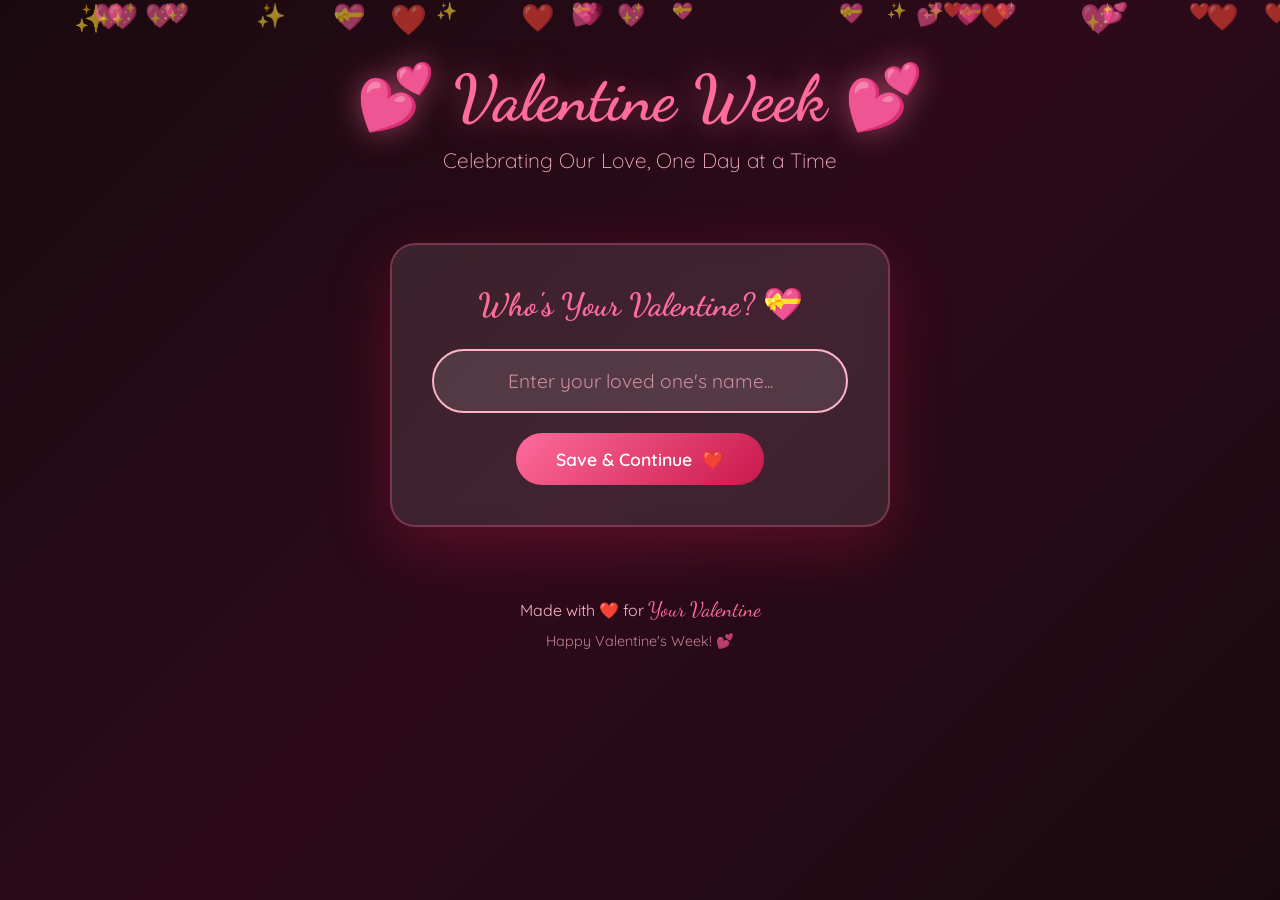
==== index.html @ 660351d1 "Valentine Week App - 8 beautiful pages for your love" ====
<!DOCTYPE html>
<html lang="en">
<head>
    <meta charset="UTF-8">
    <meta name="viewport" content="width=device-width, initial-scale=1.0">
    <title>💕 Valentine Week - For My Love</title>
    <link rel="preconnect" href="https://fonts.googleapis.com">
    <link rel="preconnect" href="https://fonts.gstatic.com" crossorigin>
    <link href="https://fonts.googleapis.com/css2?family=Dancing+Script:wght@400;700&family=Quicksand:wght@300;400;500;600&display=swap" rel="stylesheet">
    <link rel="stylesheet" href="style.css">
</head>
<body>
    <!-- Floating Hearts Background -->
    <div class="hearts-bg" id="heartsBg"></div>
    
    <!-- Main Container -->
    <div class="container">
        <!-- Header -->
        <header class="header">
            <h1 class="title">💕 Valentine Week 💕</h1>
            <p class="subtitle">Celebrating Our Love, One Day at a Time</p>
        </header>

        <!-- Partner Name Section -->
        <div class="partner-section" id="partnerSection">
            <div class="partner-card">
                <h2>Who's Your Valentine? 💝</h2>
                <input type="text" id="partnerName" placeholder="Enter your loved one's name..." class="name-input">
                <button class="save-btn" onclick="savePartnerName()">
                    <span>Save & Continue</span>
                    <span class="heart-icon">❤️</span>
                </button>
            </div>
        </div>

        <!-- Welcome Message -->
        <div class="welcome-section hidden" id="welcomeSection">
            <div class="welcome-card">
                <p class="welcome-text">This is for you, <span id="displayName" class="partner-name-display"></span> 💖</p>
                <button class="change-name-btn" onclick="changeName()">Change Name</button>
            </div>
        </div>

        <!-- Countdown Timer -->
        <div class="countdown-section hidden" id="countdownSection">
            <div class="countdown-card">
                <h3 id="countdownTitle">🍫 Countdown to Chocolate Day</h3>
                <div class="countdown-timer" id="countdownTimer">
                    <div class="time-unit">
                        <span class="time-value" id="days">00</span>
                        <span class="time-label">Days</span>
                    </div>
                    <div class="time-separator">:</div>
                    <div class="time-unit">
                        <span class="time-value" id="hours">00</span>
                        <span class="time-label">Hours</span>
                    </div>
                    <div class="time-separator">:</div>
                    <div class="time-unit">
                        <span class="time-value" id="minutes">00</span>
                        <span class="time-label">Minutes</span>
                    </div>
                    <div class="time-separator">:</div>
                    <div class="time-unit">
                        <span class="time-value" id="seconds">00</span>
                        <span class="time-label">Seconds</span>
                    </div>
                </div>
            </div>
        </div>

        <!-- Today's Special -->
        <div class="todays-special hidden" id="todaysSpecial">
            <div class="special-card">
                <div class="special-badge">✨ Today's Special ✨</div>
                <div class="special-emoji" id="todayEmoji">🌹</div>
                <h2 class="special-title" id="todayTitle">Rose Day</h2>
                <p class="special-message" id="todayMessage"></p>
                <div class="special-quote" id="todayQuote"></div>
            </div>
        </div>

        <!-- Valentine Week Calendar -->
        <div class="calendar-section hidden" id="calendarSection">
            <h2 class="calendar-title">💝 Valentine Week Calendar 💝</h2>
            <div class="calendar-grid" id="calendarGrid">
                <!-- Cards will be generated by JavaScript -->
            </div>
        </div>

        <!-- Love Letter Section -->
        <div class="letter-section hidden" id="letterSection">
            <div class="letter-card">
                <h3>💌 Write a Love Letter</h3>
                <textarea id="loveLetter" placeholder="Write something special for your valentine..." class="letter-input"></textarea>
                <button class="send-btn" onclick="saveLetter()">
                    <span>Save Letter 💝</span>
                </button>
                <div class="saved-letter hidden" id="savedLetter">
                    <p class="letter-content" id="letterContent"></p>
                </div>
            </div>
        </div>

        <!-- Footer -->
        <footer class="footer">
            <p>Made with ❤️ for <span id="footerName">Your Valentine</span></p>
            <p class="footer-note">Happy Valentine's Week! 💕</p>
        </footer>
    </div>

    <!-- Popup Modal -->
    <div class="popup-overlay hidden" id="popupOverlay">
        <div class="popup-modal">
            <div class="popup-close" onclick="closePopup()">×</div>
            <div class="popup-emoji" id="popupEmoji">🌹</div>
            <h2 class="popup-title" id="popupTitle">Happy Rose Day!</h2>
            <p class="popup-message" id="popupMessage"></p>
            <p class="popup-for">For you, <span id="popupName"></span> 💕</p>
            <button class="popup-btn" onclick="closePopup()">Thank You! 💖</button>
        </div>
    </div>

    <script src="script.js"></script>
</body>
</html>
---- style.css ----
/* ============================================
   Valentine Week App - Styles
   ============================================ */

* {
    margin: 0;
    padding: 0;
    box-sizing: border-box;
}

:root {
    --primary-pink: #ff6b9d;
    --deep-rose: #c9184a;
    --soft-pink: #ffb3c6;
    --light-pink: #ffeef2;
    --dark-red: #800020;
    --gold: #ffd700;
    --white: #ffffff;
    --gradient-1: linear-gradient(135deg, #ff6b9d 0%, #c9184a 100%);
    --gradient-2: linear-gradient(135deg, #ffeef2 0%, #ffb3c6 100%);
    --gradient-3: linear-gradient(45deg, #ff6b9d, #ff8fab, #c9184a, #ff6b9d);
}

body {
    font-family: 'Quicksand', sans-serif;
    background: linear-gradient(135deg, #1a0a0f 0%, #2d0a1a 50%, #1a0a0f 100%);
    min-height: 100vh;
    overflow-x: hidden;
    color: var(--white);
}

/* Floating Hearts Background */
.hearts-bg {
    position: fixed;
    top: 0;
    left: 0;
    width: 100%;
    height: 100%;
    pointer-events: none;
    z-index: 0;
    overflow: hidden;
}

.floating-heart {
    position: absolute;
    font-size: 20px;
    animation: floatHeart 15s linear infinite;
    opacity: 0.6;
}

@keyframes floatHeart {
    0% {
        transform: translateY(100vh) rotate(0deg);
        opacity: 0;
    }
    10% {
        opacity: 0.6;
    }
    90% {
        opacity: 0.6;
    }
    100% {
        transform: translateY(-100vh) rotate(720deg);
        opacity: 0;
    }
}

/* Container */
.container {
    position: relative;
    z-index: 1;
    max-width: 1200px;
    margin: 0 auto;
    padding: 20px;
}

/* Header */
.header {
    text-align: center;
    padding: 40px 20px;
    animation: fadeInDown 1s ease;
}

.title {
    font-family: 'Dancing Script', cursive;
    font-size: 4rem;
    color: var(--primary-pink);
    text-shadow: 0 0 30px rgba(255, 107, 157, 0.5);
    margin-bottom: 10px;
    animation: glow 2s ease-in-out infinite alternate;
}

@keyframes glow {
    from {
        text-shadow: 0 0 30px rgba(255, 107, 157, 0.5);
    }
    to {
        text-shadow: 0 0 50px rgba(255, 107, 157, 0.8), 0 0 80px rgba(201, 24, 74, 0.5);
    }
}

.subtitle {
    font-size: 1.3rem;
    color: var(--soft-pink);
    font-weight: 300;
}

/* Partner Section */
.partner-section {
    display: flex;
    justify-content: center;
    margin: 30px 0;
    animation: fadeIn 1s ease 0.3s both;
}

.partner-card {
    background: rgba(255, 255, 255, 0.1);
    backdrop-filter: blur(10px);
    border-radius: 25px;
    padding: 40px;
    text-align: center;
    border: 2px solid rgba(255, 107, 157, 0.3);
    box-shadow: 0 20px 60px rgba(201, 24, 74, 0.3);
    max-width: 500px;
    width: 100%;
}

.partner-card h2 {
    font-family: 'Dancing Script', cursive;
    font-size: 2rem;
    color: var(--primary-pink);
    margin-bottom: 25px;
}

.name-input {
    width: 100%;
    padding: 18px 25px;
    font-size: 1.2rem;
    border: 2px solid var(--soft-pink);
    border-radius: 50px;
    background: rgba(255, 255, 255, 0.1);
    color: var(--white);
    text-align: center;
    font-family: 'Quicksand', sans-serif;
    transition: all 0.3s ease;
    margin-bottom: 20px;
}

.name-input::placeholder {
    color: rgba(255, 179, 198, 0.7);
}

.name-input:focus {
    outline: none;
    border-color: var(--primary-pink);
    box-shadow: 0 0 20px rgba(255, 107, 157, 0.5);
    background: rgba(255, 255, 255, 0.15);
}

.save-btn {
    background: var(--gradient-1);
    color: var(--white);
    border: none;
    padding: 15px 40px;
    font-size: 1.1rem;
    border-radius: 50px;
    cursor: pointer;
    font-family: 'Quicksand', sans-serif;
    font-weight: 600;
    transition: all 0.3s ease;
    display: inline-flex;
    align-items: center;
    gap: 10px;
}

.save-btn:hover {
    transform: translateY(-3px);
    box-shadow: 0 10px 30px rgba(201, 24, 74, 0.5);
}

.heart-icon {
    animation: heartbeat 1s ease-in-out infinite;
}

@keyframes heartbeat {
    0%, 100% { transform: scale(1); }
    50% { transform: scale(1.2); }
}

/* Welcome Section */
.welcome-section {
    text-align: center;
    margin: 20px 0;
    animation: fadeIn 0.5s ease;
}

.welcome-card {
    background: rgba(255, 107, 157, 0.2);
    border-radius: 20px;
    padding: 25px;
    display: inline-block;
}

.welcome-text {
    font-size: 1.5rem;
    color: var(--soft-pink);
}

.partner-name-display {
    font-family: 'Dancing Script', cursive;
    font-size: 2rem;
    color: var(--primary-pink);
    font-weight: 700;
}

.change-name-btn {
    background: transparent;
    border: 1px solid var(--soft-pink);
    color: var(--soft-pink);
    padding: 8px 20px;
    border-radius: 20px;
    cursor: pointer;
    margin-top: 15px;
    font-family: 'Quicksand', sans-serif;
    transition: all 0.3s ease;
}

.change-name-btn:hover {
    background: var(--soft-pink);
    color: var(--dark-red);
}

/* Countdown Section */
.countdown-section {
    margin: 40px 0;
    animation: fadeIn 0.5s ease;
}

.countdown-card {
    background: rgba(255, 255, 255, 0.08);
    backdrop-filter: blur(10px);
    border-radius: 25px;
    padding: 35px;
    text-align: center;
    border: 1px solid rgba(255, 107, 157, 0.2);
}

.countdown-card h3 {
    font-family: 'Dancing Script', cursive;
    font-size: 1.8rem;
    color: var(--primary-pink);
    margin-bottom: 25px;
}

.countdown-timer {
    display: flex;
    justify-content: center;
    align-items: center;
    gap: 10px;
    flex-wrap: wrap;
}

.time-unit {
    background: var(--gradient-1);
    border-radius: 15px;
    padding: 20px 25px;
    min-width: 90px;
    box-shadow: 0 10px 30px rgba(201, 24, 74, 0.3);
}

.time-value {
    display: block;
    font-size: 2.5rem;
    font-weight: 700;
    color: var(--white);
}

.time-label {
    display: block;
    font-size: 0.8rem;
    color: rgba(255, 255, 255, 0.8);
    text-transform: uppercase;
    letter-spacing: 1px;
    margin-top: 5px;
}

.time-separator {
    font-size: 2.5rem;
    color: var(--primary-pink);
    font-weight: bold;
}

/* Today's Special */
.todays-special {
    margin: 40px 0;
    animation: fadeIn 0.5s ease;
}

.special-card {
    background: linear-gradient(135deg, rgba(255, 107, 157, 0.2) 0%, rgba(201, 24, 74, 0.2) 100%);
    backdrop-filter: blur(10px);
    border-radius: 30px;
    padding: 50px 40px;
    text-align: center;
    border: 2px solid rgba(255, 107, 157, 0.3);
    position: relative;
    overflow: hidden;
}

.special-card::before {
    content: '';
    position: absolute;
    top: -50%;
    left: -50%;
    width: 200%;
    height: 200%;
    background: radial-gradient(circle, rgba(255, 215, 0, 0.1) 0%, transparent 70%);
    animation: shimmer 3s linear infinite;
}

@keyframes shimmer {
    0% { transform: rotate(0deg); }
    100% { transform: rotate(360deg); }
}

.special-badge {
    display: inline-block;
    background: var(--gold);
    color: var(--dark-red);
    padding: 8px 25px;
    border-radius: 50px;
    font-weight: 600;
    font-size: 0.9rem;
    margin-bottom: 20px;
    position: relative;
}

.special-emoji {
    font-size: 5rem;
    margin: 20px 0;
    animation: bounce 2s ease-in-out infinite;
}

@keyframes bounce {
    0%, 100% { transform: translateY(0); }
    50% { transform: translateY(-15px); }
}

.special-title {
    font-family: 'Dancing Script', cursive;
    font-size: 3rem;
    color: var(--primary-pink);
    margin-bottom: 15px;
    position: relative;
}

.special-message {
    font-size: 1.2rem;
    color: var(--soft-pink);
    max-width: 600px;
    margin: 0 auto 20px;
    line-height: 1.8;
    position: relative;
}

.special-quote {
    font-style: italic;
    color: rgba(255, 179, 198, 0.8);
    font-size: 1rem;
    position: relative;
}

/* Calendar Section */
.calendar-section {
    margin: 50px 0;
    animation: fadeIn 0.5s ease;
}

.calendar-title {
    font-family: 'Dancing Script', cursive;
    font-size: 2.5rem;
    color: var(--primary-pink);
    text-align: center;
    margin-bottom: 40px;
}

.calendar-grid {
    display: grid;
    grid-template-columns: repeat(auto-fit, minmax(280px, 1fr));
    gap: 25px;
}

.day-card {
    background: rgba(255, 255, 255, 0.08);
    backdrop-filter: blur(10px);
    border-radius: 25px;
    padding: 30px;
    text-align: center;
    border: 2px solid rgba(255, 107, 157, 0.2);
    transition: all 0.4s ease;
    cursor: pointer;
    position: relative;
    overflow: hidden;
}

.day-card::before {
    content: '';
    position: absolute;
    top: 0;
    left: -100%;
    width: 100%;
    height: 100%;
    background: linear-gradient(90deg, transparent, rgba(255, 255, 255, 0.1), transparent);
    transition: left 0.5s ease;
}

.day-card:hover::before {
    left: 100%;
}

.day-card:hover {
    transform: translateY(-10px);
    border-color: var(--primary-pink);
    box-shadow: 0 20px 50px rgba(201, 24, 74, 0.4);
}

.day-card.today {
    background: linear-gradient(135deg, rgba(255, 107, 157, 0.3) 0%, rgba(201, 24, 74, 0.3) 100%);
    border-color: var(--gold);
    box-shadow: 0 0 30px rgba(255, 215, 0, 0.3);
}

.day-card.past {
    opacity: 0.6;
}

.day-card.future {
    opacity: 0.8;
}

.day-emoji {
    font-size: 3.5rem;
    margin-bottom: 15px;
    display: block;
}

.day-date {
    font-size: 0.9rem;
    color: var(--soft-pink);
    margin-bottom: 5px;
}

.day-name {
    font-family: 'Dancing Script', cursive;
    font-size: 1.8rem;
    color: var(--primary-pink);
    margin-bottom: 15px;
}

.day-message {
    font-size: 0.95rem;
    color: rgba(255, 255, 255, 0.8);
    line-height: 1.6;
}

.today-badge {
    position: absolute;
    top: 15px;
    right: 15px;
    background: var(--gold);
    color: var(--dark-red);
    padding: 5px 12px;
    border-radius: 15px;
    font-size: 0.75rem;
    font-weight: 600;
}

/* Letter Section */
.letter-section {
    margin: 50px 0;
    animation: fadeIn 0.5s ease;
}

.letter-card {
    background: rgba(255, 255, 255, 0.08);
    backdrop-filter: blur(10px);
    border-radius: 25px;
    padding: 40px;
    max-width: 700px;
    margin: 0 auto;
    border: 2px solid rgba(255, 107, 157, 0.2);
}

.letter-card h3 {
    font-family: 'Dancing Script', cursive;
    font-size: 2rem;
    color: var(--primary-pink);
    text-align: center;
    margin-bottom: 25px;
}

.letter-input {
    width: 100%;
    height: 200px;
    padding: 20px;
    font-size: 1.1rem;
    border: 2px solid rgba(255, 107, 157, 0.3);
    border-radius: 20px;
    background: rgba(255, 255, 255, 0.05);
    color: var(--white);
    font-family: 'Quicksand', sans-serif;
    resize: none;
    transition: all 0.3s ease;
    margin-bottom: 20px;
}

.letter-input::placeholder {
    color: rgba(255, 179, 198, 0.5);
}

.letter-input:focus {
    outline: none;
    border-color: var(--primary-pink);
    box-shadow: 0 0 20px rgba(255, 107, 157, 0.3);
}

.send-btn {
    display: block;
    width: 100%;
    background: var(--gradient-1);
    color: var(--white);
    border: none;
    padding: 18px;
    font-size: 1.1rem;
    border-radius: 50px;
    cursor: pointer;
    font-family: 'Quicksand', sans-serif;
    font-weight: 600;
    transition: all 0.3s ease;
}

.send-btn:hover {
    transform: translateY(-3px);
    box-shadow: 0 10px 30px rgba(201, 24, 74, 0.5);
}

.saved-letter {
    margin-top: 25px;
    padding: 25px;
    background: rgba(255, 107, 157, 0.15);
    border-radius: 20px;
    border-left: 4px solid var(--primary-pink);
}

.letter-content {
    font-style: italic;
    color: var(--soft-pink);
    line-height: 1.8;
    white-space: pre-wrap;
}

/* Footer */
.footer {
    text-align: center;
    padding: 40px 20px;
    color: var(--soft-pink);
}

.footer p {
    margin-bottom: 10px;
}

#footerName {
    font-family: 'Dancing Script', cursive;
    color: var(--primary-pink);
    font-size: 1.3rem;
}

.footer-note {
    font-size: 0.9rem;
    opacity: 0.7;
}

/* Popup Modal */
.popup-overlay {
    position: fixed;
    top: 0;
    left: 0;
    width: 100%;
    height: 100%;
    background: rgba(0, 0, 0, 0.8);
    backdrop-filter: blur(5px);
    display: flex;
    justify-content: center;
    align-items: center;
    z-index: 1000;
    animation: fadeIn 0.3s ease;
}

.popup-modal {
    background: linear-gradient(135deg, #2d0a1a 0%, #1a0a0f 100%);
    border-radius: 30px;
    padding: 50px 40px;
    max-width: 500px;
    width: 90%;
    text-align: center;
    border: 2px solid var(--primary-pink);
    box-shadow: 0 30px 80px rgba(201, 24, 74, 0.5);
    position: relative;
    animation: popIn 0.4s ease;
}

@keyframes popIn {
    0% {
        transform: scale(0.5);
        opacity: 0;
    }
    100% {
        transform: scale(1);
        opacity: 1;
    }
}

.popup-close {
    position: absolute;
    top: 15px;
    right: 20px;
    font-size: 2rem;
    color: var(--soft-pink);
    cursor: pointer;
    transition: all 0.3s ease;
}

.popup-close:hover {
    color: var(--primary-pink);
    transform: rotate(90deg);
}

.popup-emoji {
    font-size: 5rem;
    margin-bottom: 20px;
    animation: bounce 1s ease-in-out infinite;
}

.popup-title {
    font-family: 'Dancing Script', cursive;
    font-size: 2.5rem;
    color: var(--primary-pink);
    margin-bottom: 20px;
}

.popup-message {
    font-size: 1.1rem;
    color: var(--soft-pink);
    line-height: 1.8;
    margin-bottom: 20px;
}

.popup-for {
    font-size: 1.2rem;
    color: var(--white);
    margin-bottom: 25px;
}

#popupName {
    font-family: 'Dancing Script', cursive;
    font-size: 1.5rem;
    color: var(--primary-pink);
}

.popup-btn {
    background: var(--gradient-1);
    color: var(--white);
    border: none;
    padding: 15px 40px;
    font-size: 1.1rem;
    border-radius: 50px;
    cursor: pointer;
    font-family: 'Quicksand', sans-serif;
    font-weight: 600;
    transition: all 0.3s ease;
}

.popup-btn:hover {
    transform: translateY(-3px);
    box-shadow: 0 10px 30px rgba(201, 24, 74, 0.5);
}

/* Utility Classes */
.hidden {
    display: none !important;
}

/* Animations */
@keyframes fadeIn {
    from { opacity: 0; }
    to { opacity: 1; }
}

@keyframes fadeInDown {
    from {
        opacity: 0;
        transform: translateY(-30px);
    }
    to {
        opacity: 1;
        transform: translateY(0);
    }
}

/* Responsive */
@media (max-width: 768px) {
    .title {
        font-size: 2.8rem;
    }
    
    .subtitle {
        font-size: 1.1rem;
    }
    
    .partner-card {
        padding: 30px 20px;
    }
    
    .time-unit {
        padding: 15px 18px;
        min-width: 70px;
    }
    
    .time-value {
        font-size: 1.8rem;
    }
    
    .time-separator {
        font-size: 1.8rem;
    }
    
    .special-emoji {
        font-size: 4rem;
    }
    
    .special-title {
        font-size: 2.2rem;
    }
    
    .calendar-grid {
        grid-template-columns: 1fr;
    }
    
    .popup-modal {
        padding: 40px 25px;
    }
    
    .popup-title {
        font-size: 2rem;
    }
}
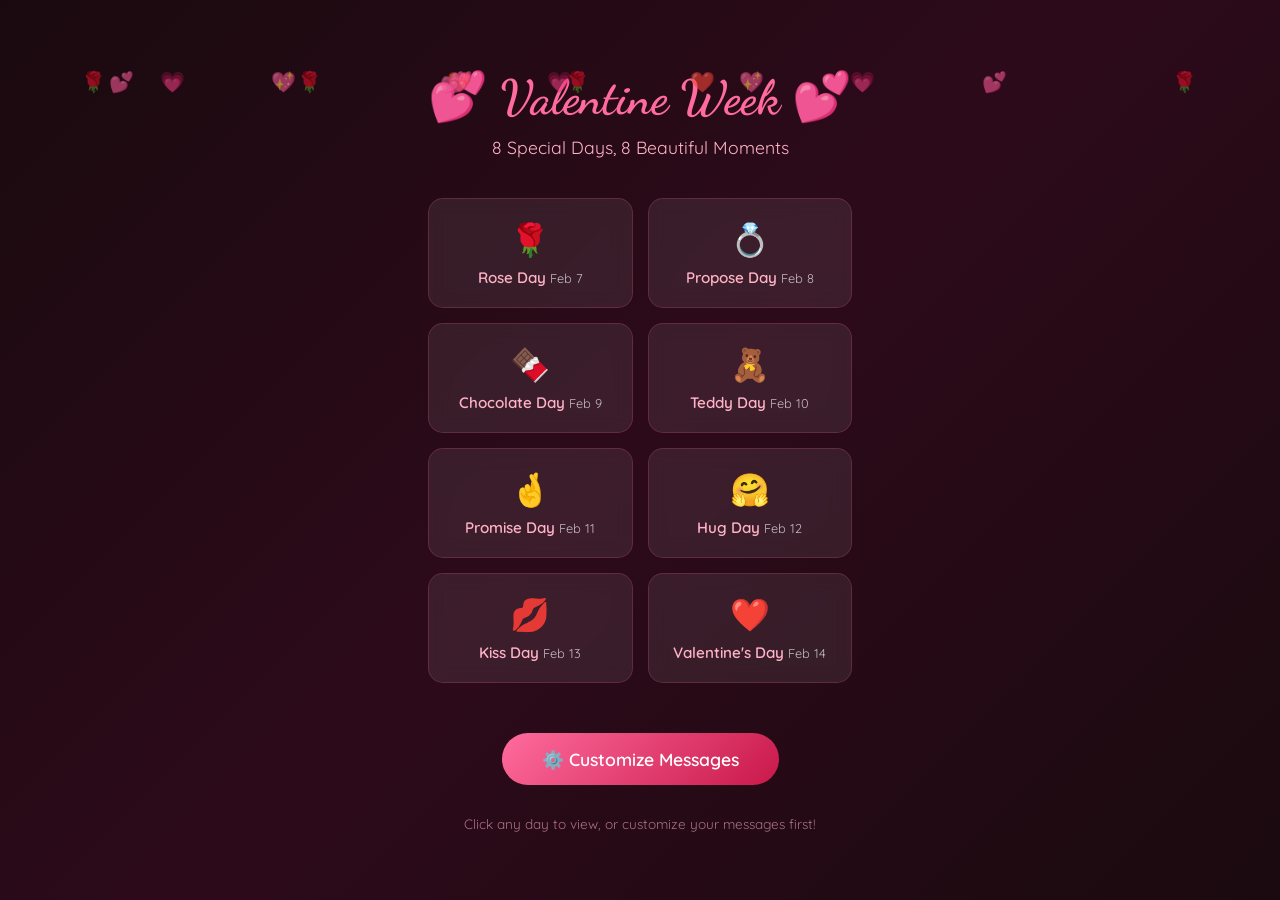
==== commit cc0cd3ac: "Update index.html with links to all 8 days" ====
--- a/index.html
+++ b/index.html
@@ -3,124 +3,205 @@
 <head>
     <meta charset="UTF-8">
     <meta name="viewport" content="width=device-width, initial-scale=1.0">
-    <title>💕 Valentine Week - For My Love</title>
+    <title>💕 Special For You - Valentine Week</title>
     <link rel="preconnect" href="https://fonts.googleapis.com">
     <link rel="preconnect" href="https://fonts.gstatic.com" crossorigin>
     <link href="https://fonts.googleapis.com/css2?family=Dancing+Script:wght@400;700&family=Quicksand:wght@300;400;500;600&display=swap" rel="stylesheet">
-    <link rel="stylesheet" href="style.css">
+    <style>
+        * {
+            margin: 0;
+            padding: 0;
+            box-sizing: border-box;
+        }
+
+        body {
+            font-family: 'Quicksand', sans-serif;
+            background: linear-gradient(135deg, #1a0a0f 0%, #2d0a1a 50%, #1a0a0f 100%);
+            min-height: 100vh;
+            color: #fff;
+            display: flex;
+            flex-direction: column;
+            align-items: center;
+            justify-content: center;
+            padding: 20px;
+        }
+
+        .container {
+            max-width: 500px;
+            text-align: center;
+        }
+
+        h1 {
+            font-family: 'Dancing Script', cursive;
+            font-size: 3rem;
+            color: #ff6b9d;
+            margin-bottom: 10px;
+        }
+
+        .subtitle {
+            color: #ffb3c6;
+            margin-bottom: 40px;
+            font-size: 1.1rem;
+        }
+
+        .days-grid {
+            display: grid;
+            grid-template-columns: repeat(2, 1fr);
+            gap: 15px;
+            margin-bottom: 30px;
+        }
+
+        .day-card {
+            background: rgba(255, 255, 255, 0.08);
+            backdrop-filter: blur(10px);
+            border-radius: 15px;
+            padding: 20px 15px;
+            text-decoration: none;
+            color: #fff;
+            transition: all 0.3s ease;
+            border: 1px solid rgba(255, 107, 157, 0.2);
+        }
+
+        .day-card:hover {
+            transform: translateY(-5px);
+            background: rgba(255, 107, 157, 0.2);
+            box-shadow: 0 10px 30px rgba(255, 107, 157, 0.3);
+        }
+
+        .day-emoji {
+            font-size: 2rem;
+            display: block;
+            margin-bottom: 8px;
+        }
+
+        .day-name {
+            font-weight: 600;
+            font-size: 0.95rem;
+            color: #ffb3c6;
+        }
+
+        .day-date {
+            font-size: 0.8rem;
+            opacity: 0.7;
+            margin-top: 5px;
+        }
+
+        .admin-link {
+            display: inline-block;
+            background: linear-gradient(135deg, #ff6b9d 0%, #c9184a 100%);
+            color: #fff;
+            padding: 15px 40px;
+            border-radius: 50px;
+            text-decoration: none;
+            font-weight: 600;
+            font-size: 1.1rem;
+            transition: all 0.3s ease;
+            margin-top: 20px;
+        }
+
+        .admin-link:hover {
+            transform: translateY(-3px);
+            box-shadow: 0 10px 30px rgba(201, 24, 74, 0.4);
+        }
+
+        .note {
+            margin-top: 30px;
+            font-size: 0.85rem;
+            color: rgba(255, 179, 198, 0.6);
+        }
+
+        /* Floating hearts */
+        .heart {
+            position: fixed;
+            font-size: 20px;
+            animation: floatUp 8s ease-in-out infinite;
+            pointer-events: none;
+            opacity: 0.6;
+        }
+
+        @keyframes floatUp {
+            0% { transform: translateY(100vh) rotate(0deg); opacity: 0; }
+            10% { opacity: 0.6; }
+            90% { opacity: 0.6; }
+            100% { transform: translateY(-100vh) rotate(360deg); opacity: 0; }
+        }
+
+        @media (max-width: 400px) {
+            h1 { font-size: 2.2rem; }
+            .days-grid { grid-template-columns: 1fr 1fr; gap: 10px; }
+            .day-card { padding: 15px 10px; }
+        }
+    </style>
 </head>
 <body>
-    <!-- Floating Hearts Background -->
-    <div class="hearts-bg" id="heartsBg"></div>
-    
-    <!-- Main Container -->
+    <!-- Floating Hearts -->
+    <div id="hearts"></div>
+
     <div class="container">
-        <!-- Header -->
-        <header class="header">
-            <h1 class="title">💕 Valentine Week 💕</h1>
-            <p class="subtitle">Celebrating Our Love, One Day at a Time</p>
-        </header>
-
-        <!-- Partner Name Section -->
-        <div class="partner-section" id="partnerSection">
-            <div class="partner-card">
-                <h2>Who's Your Valentine? 💝</h2>
-                <input type="text" id="partnerName" placeholder="Enter your loved one's name..." class="name-input">
-                <button class="save-btn" onclick="savePartnerName()">
-                    <span>Save & Continue</span>
-                    <span class="heart-icon">❤️</span>
-                </button>
-            </div>
+        <h1>💕 Valentine Week 💕</h1>
+        <p class="subtitle">8 Special Days, 8 Beautiful Moments</p>
+
+        <div class="days-grid">
+            <a href="pages/rose.html" class="day-card">
+                <span class="day-emoji">🌹</span>
+                <span class="day-name">Rose Day</span>
+                <span class="day-date">Feb 7</span>
+            </a>
+            <a href="pages/propose.html" class="day-card">
+                <span class="day-emoji">💍</span>
+                <span class="day-name">Propose Day</span>
+                <span class="day-date">Feb 8</span>
+            </a>
+            <a href="pages/chocolate.html" class="day-card">
+                <span class="day-emoji">🍫</span>
+                <span class="day-name">Chocolate Day</span>
+                <span class="day-date">Feb 9</span>
+            </a>
+            <a href="pages/teddy.html" class="day-card">
+                <span class="day-emoji">🧸</span>
+                <span class="day-name">Teddy Day</span>
+                <span class="day-date">Feb 10</span>
+            </a>
+            <a href="pages/promise.html" class="day-card">
+                <span class="day-emoji">🤞</span>
+                <span class="day-name">Promise Day</span>
+                <span class="day-date">Feb 11</span>
+            </a>
+            <a href="pages/hug.html" class="day-card">
+                <span class="day-emoji">🤗</span>
+                <span class="day-name">Hug Day</span>
+                <span class="day-date">Feb 12</span>
+            </a>
+            <a href="pages/kiss.html" class="day-card">
+                <span class="day-emoji">💋</span>
+                <span class="day-name">Kiss Day</span>
+                <span class="day-date">Feb 13</span>
+            </a>
+            <a href="pages/valentine.html" class="day-card">
+                <span class="day-emoji">❤️</span>
+                <span class="day-name">Valentine's Day</span>
+                <span class="day-date">Feb 14</span>
+            </a>
         </div>
 
-        <!-- Welcome Message -->
-        <div class="welcome-section hidden" id="welcomeSection">
-            <div class="welcome-card">
-                <p class="welcome-text">This is for you, <span id="displayName" class="partner-name-display"></span> 💖</p>
-                <button class="change-name-btn" onclick="changeName()">Change Name</button>
-            </div>
-        </div>
-
-        <!-- Countdown Timer -->
-        <div class="countdown-section hidden" id="countdownSection">
-            <div class="countdown-card">
-                <h3 id="countdownTitle">🍫 Countdown to Chocolate Day</h3>
-                <div class="countdown-timer" id="countdownTimer">
-                    <div class="time-unit">
-                        <span class="time-value" id="days">00</span>
-                        <span class="time-label">Days</span>
-                    </div>
-                    <div class="time-separator">:</div>
-                    <div class="time-unit">
-                        <span class="time-value" id="hours">00</span>
-                        <span class="time-label">Hours</span>
-                    </div>
-                    <div class="time-separator">:</div>
-                    <div class="time-unit">
-                        <span class="time-value" id="minutes">00</span>
-                        <span class="time-label">Minutes</span>
-                    </div>
-                    <div class="time-separator">:</div>
-                    <div class="time-unit">
-                        <span class="time-value" id="seconds">00</span>
-                        <span class="time-label">Seconds</span>
-                    </div>
-                </div>
-            </div>
-        </div>
-
-        <!-- Today's Special -->
-        <div class="todays-special hidden" id="todaysSpecial">
-            <div class="special-card">
-                <div class="special-badge">✨ Today's Special ✨</div>
-                <div class="special-emoji" id="todayEmoji">🌹</div>
-                <h2 class="special-title" id="todayTitle">Rose Day</h2>
-                <p class="special-message" id="todayMessage"></p>
-                <div class="special-quote" id="todayQuote"></div>
-            </div>
-        </div>
-
-        <!-- Valentine Week Calendar -->
-        <div class="calendar-section hidden" id="calendarSection">
-            <h2 class="calendar-title">💝 Valentine Week Calendar 💝</h2>
-            <div class="calendar-grid" id="calendarGrid">
-                <!-- Cards will be generated by JavaScript -->
-            </div>
-        </div>
-
-        <!-- Love Letter Section -->
-        <div class="letter-section hidden" id="letterSection">
-            <div class="letter-card">
-                <h3>💌 Write a Love Letter</h3>
-                <textarea id="loveLetter" placeholder="Write something special for your valentine..." class="letter-input"></textarea>
-                <button class="send-btn" onclick="saveLetter()">
-                    <span>Save Letter 💝</span>
-                </button>
-                <div class="saved-letter hidden" id="savedLetter">
-                    <p class="letter-content" id="letterContent"></p>
-                </div>
-            </div>
-        </div>
-
-        <!-- Footer -->
-        <footer class="footer">
-            <p>Made with ❤️ for <span id="footerName">Your Valentine</span></p>
-            <p class="footer-note">Happy Valentine's Week! 💕</p>
-        </footer>
+        <a href="admin.html" class="admin-link">⚙️ Customize Messages</a>
+
+        <p class="note">Click any day to view, or customize your messages first!</p>
     </div>
 
-    <!-- Popup Modal -->
-    <div class="popup-overlay hidden" id="popupOverlay">
-        <div class="popup-modal">
-            <div class="popup-close" onclick="closePopup()">×</div>
-            <div class="popup-emoji" id="popupEmoji">🌹</div>
-            <h2 class="popup-title" id="popupTitle">Happy Rose Day!</h2>
-            <p class="popup-message" id="popupMessage"></p>
-            <p class="popup-for">For you, <span id="popupName"></span> 💕</p>
-            <button class="popup-btn" onclick="closePopup()">Thank You! 💖</button>
-        </div>
-    </div>
-
-    <script src="script.js"></script>
+    <script>
+        // Create floating hearts
+        const container = document.getElementById('hearts');
+        const hearts = ['💕', '❤️', '💗', '💖', '🌹'];
+        for (let i = 0; i < 15; i++) {
+            const heart = document.createElement('div');
+            heart.className = 'heart';
+            heart.textContent = hearts[Math.floor(Math.random() * hearts.length)];
+            heart.style.left = Math.random() * 100 + '%';
+            heart.style.animationDuration = (Math.random() * 4 + 6) + 's';
+            heart.style.animationDelay = Math.random() * 8 + 's';
+            container.appendChild(heart);
+        }
+    </script>
 </body>
 </html>
